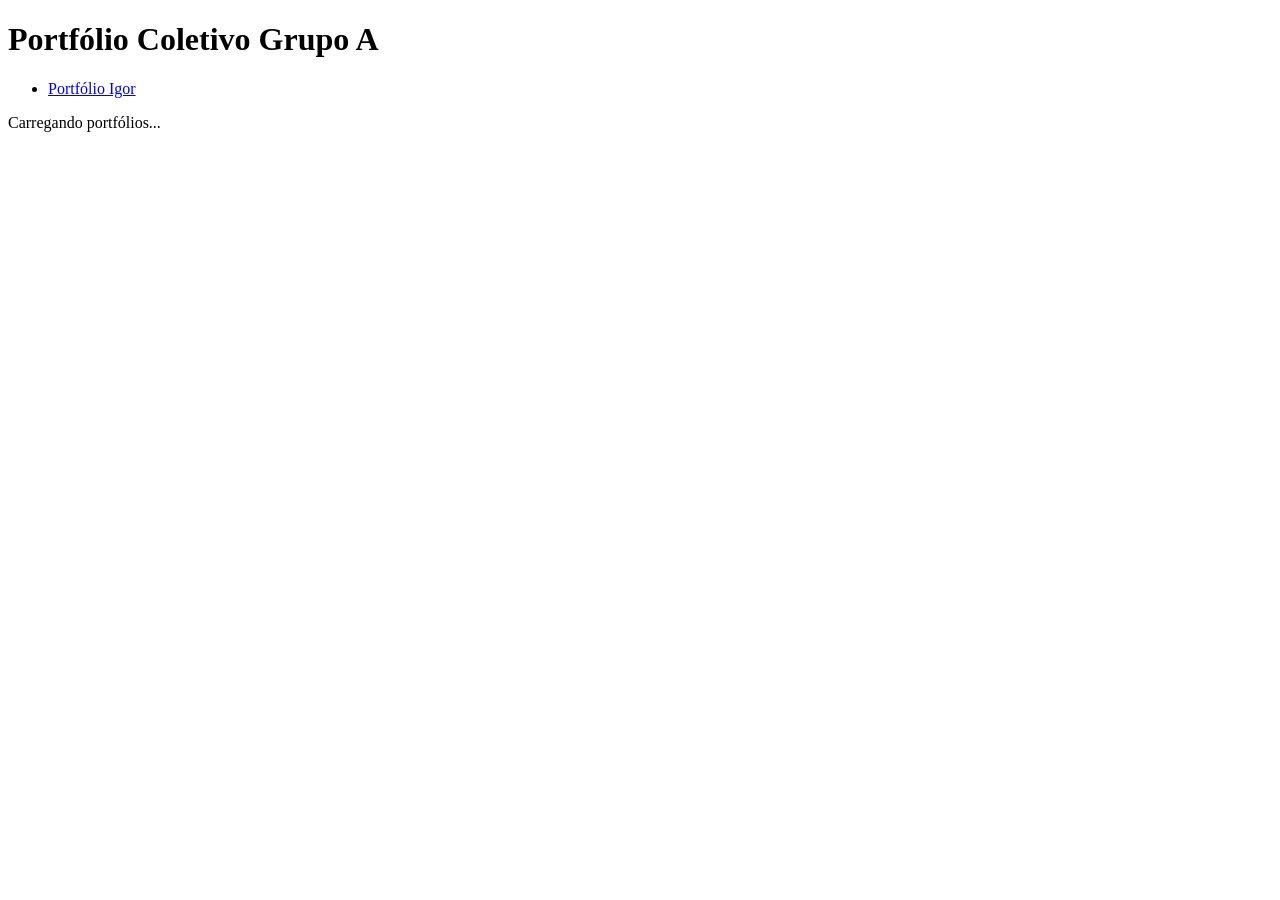
==== index.html @ 0a6e8da2 "Adiciona Igor portfolio com link no menu" ====
<!DOCTYPE html>
<html>
    <head>
        <meta charset="UTF-8">
        <title>Portfólio Coletivo - Grupo A</title>
        <link rel="stylesheet" href="css/style.css">
    </head>
    <body>
        <header>
            <h1>Portfólio Coletivo Grupo A</h1>
            <nav>
                <ul id="menu">
                    <li><a href="igor.html">Portfólio Igor</a></li>
                </ul>
            </nav>
        </header>
        <main>
            <p>Carregando portfólios...</p>
        </main>
    </body>
</html>
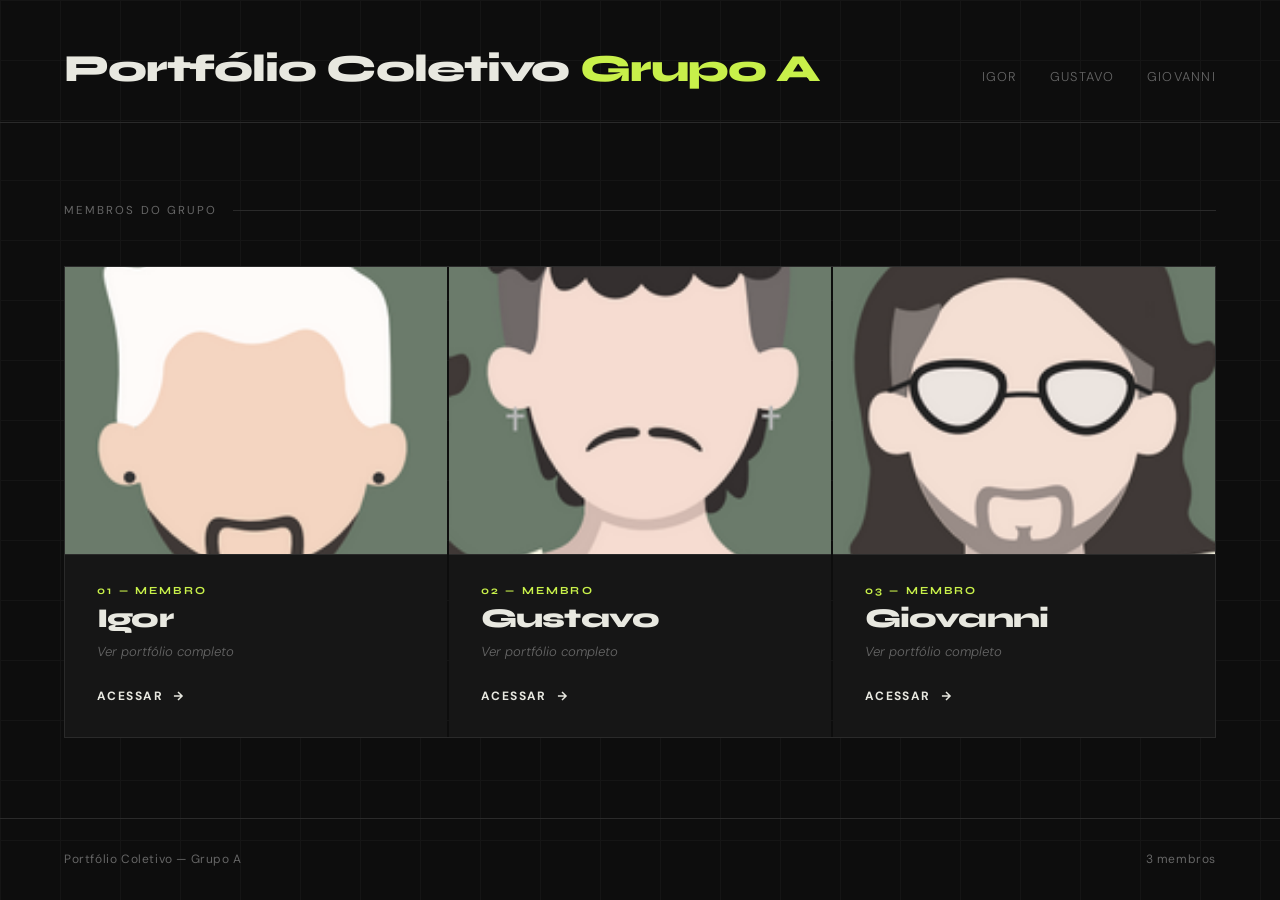
==== commit 3b18f87f: "new file:   images/giovanni.png new file:   images/gustavo.png new file:   images/igor.png modified:" ====
--- a/index.html
+++ b/index.html
@@ -1,21 +1,110 @@
 <!DOCTYPE html>
-<html>
-    <head>
-        <meta charset="UTF-8">
-        <title>Portfólio Coletivo - Grupo A</title>
-        <link rel="stylesheet" href="css/style.css">
-    </head>
-    <body>
-        <header>
-            <h1>Portfólio Coletivo Grupo A</h1>
-            <nav>
-                <ul id="menu">
-                    <li><a href="igor.html">Portfólio Igor</a></li>
-                </ul>
-            </nav>
-        </header>
-        <main>
-            <p>Carregando portfólios...</p>
-        </main>
-    </body>
+<html lang="pt-BR">
+<head>
+<meta charset="UTF-8">
+<meta name="viewport" content="width=device-width, initial-scale=1.0">
+<title>Portfólio Coletivo - Grupo A</title>
+<link rel="preconnect" href="https://fonts.googleapis.com">
+<link href="https://fonts.googleapis.com/css2?family=Syne:wght@400;700;800&family=DM+Sans:ital,wght@0,300;0,400;1,300&display=swap" rel="stylesheet">
+<link rel="stylesheet" href="style.css">
+</head>
+<body>
+
+<header>
+  <h1>Portfólio Coletivo <span>Grupo A</span></h1>
+  <nav>
+    <ul id="menu">
+      <li><a href="igor.html">Igor</a></li>
+      <li><a href="portfolioGustavo.html">Gustavo</a></li>
+      <li><a href="giovanni.html">Giovanni</a></li>
+    </ul>
+  </nav>
+</header>
+
+<main>
+  <p class="section-label">Membros do grupo</p>
+
+  <div class="cards-grid">
+
+    <!-- Card Igor -->
+    <a href="igor.html" class="card">
+      <div class="card-photo">
+          <img src="images/igor.png" alt="Foto de Igor">
+        <div class="card-photo-placeholder">
+          <svg width="36" height="36" viewBox="0 0 24 24" fill="none" stroke="currentColor" stroke-width="1.2">
+            <circle cx="12" cy="8" r="4"/><path d="M4 20c0-4 3.6-7 8-7s8 3 8 7"/>
+          </svg>
+          <span>Foto de Igor</span>
+        </div>
+      </div>
+      <div class="card-body">
+        <p class="card-index">01 — Membro</p>
+        <h2 class="card-name">Igor</h2>
+        <p class="card-role">Ver portfólio completo</p>
+        <span class="card-cta">
+          Acessar
+          <svg width="14" height="14" viewBox="0 0 24 24" fill="none" stroke="currentColor" stroke-width="2.5">
+            <path d="M5 12h14M12 5l7 7-7 7"/>
+          </svg>
+        </span>
+      </div>
+    </a>
+
+    <!-- Card Gustavo -->
+    <a href="portfolioGustavo.html" class="card">
+      <div class="card-photo">
+          <img src="images/gustavo.png" alt="Foto de Gustavo">
+        <div class="card-photo-placeholder">
+          <svg width="36" height="36" viewBox="0 0 24 24" fill="none" stroke="currentColor" stroke-width="1.2">
+            <circle cx="12" cy="8" r="4"/><path d="M4 20c0-4 3.6-7 8-7s8 3 8 7"/>
+          </svg>
+          <span>Foto de Gustavo</span>
+        </div>
+      </div>
+      <div class="card-body">
+        <p class="card-index">02 — Membro</p>
+        <h2 class="card-name">Gustavo</h2>
+        <p class="card-role">Ver portfólio completo</p>
+        <span class="card-cta">
+          Acessar
+          <svg width="14" height="14" viewBox="0 0 24 24" fill="none" stroke="currentColor" stroke-width="2.5">
+            <path d="M5 12h14M12 5l7 7-7 7"/>
+          </svg>
+        </span>
+      </div>
+    </a>
+
+    <!-- Card Giovanni -->
+    <a href="giovanni.html" class="card">
+      <div class="card-photo">
+          <img src="images/giovanni.png" alt="Foto de Giovanni">
+        <div class="card-photo-placeholder">
+          <svg width="36" height="36" viewBox="0 0 24 24" fill="none" stroke="currentColor" stroke-width="1.2">
+            <circle cx="12" cy="8" r="4"/><path d="M4 20c0-4 3.6-7 8-7s8 3 8 7"/>
+          </svg>
+          <span>Foto de Giovanni</span>
+        </div>
+      </div>
+      <div class="card-body">
+        <p class="card-index">03 — Membro</p>
+        <h2 class="card-name">Giovanni</h2>
+        <p class="card-role">Ver portfólio completo</p>
+        <span class="card-cta">
+          Acessar
+          <svg width="14" height="14" viewBox="0 0 24 24" fill="none" stroke="currentColor" stroke-width="2.5">
+            <path d="M5 12h14M12 5l7 7-7 7"/>
+          </svg>
+        </span>
+      </div>
+    </a>
+
+  </div>
+</main>
+
+<footer>
+  <p>Portfólio Coletivo — Grupo A</p>
+  <p>3 membros</p>
+</footer>
+
+</body>
 </html>
--- a/style.css
+++ b/style.css
@@ -0,0 +1,256 @@
+*, *::before, *::after { box-sizing: border-box; margin: 0; padding: 0; }
+
+:root {
+--bg: #0d0d0d;
+--surface: #161616;
+--border: #2a2a2a;
+--accent: #c8f04a;
+--accent2: #f04a7a;
+--text: #e8e8e0;
+--muted: #666;
+}
+
+body {
+background: var(--bg);
+color: var(--text);
+font-family: 'DM Sans', sans-serif;
+min-height: 100vh;
+overflow-x: hidden;
+}
+
+/* Background grid texture */
+body::before {
+content: '';
+position: fixed;
+inset: 0;
+background-image:
+    linear-gradient(var(--border) 1px, transparent 1px),
+    linear-gradient(90deg, var(--border) 1px, transparent 1px);
+background-size: 60px 60px;
+opacity: 0.3;
+pointer-events: none;
+z-index: 0;
+}
+
+header {
+position: relative;
+z-index: 1;
+padding: 3rem 4rem 2rem;
+border-bottom: 1px solid var(--border);
+display: flex;
+align-items: baseline;
+justify-content: space-between;
+flex-wrap: wrap;
+gap: 1.5rem;
+}
+
+header h1 {
+font-family: 'Syne', sans-serif;
+font-weight: 800;
+font-size: clamp(1.6rem, 3vw, 2.4rem);
+letter-spacing: -0.03em;
+line-height: 1.1;
+}
+
+header h1 span {
+color: var(--accent);
+}
+
+nav ul {
+list-style: none;
+display: flex;
+gap: 2rem;
+}
+
+nav ul li a {
+font-family: 'DM Sans', sans-serif;
+font-size: 0.8rem;
+font-weight: 300;
+letter-spacing: 0.1em;
+text-transform: uppercase;
+color: var(--muted);
+text-decoration: none;
+transition: color 0.2s;
+}
+
+nav ul li a:hover {
+color: var(--accent);
+}
+
+main {
+position: relative;
+z-index: 1;
+padding: 5rem 4rem;
+}
+
+.section-label {
+font-size: 0.72rem;
+letter-spacing: 0.18em;
+text-transform: uppercase;
+color: var(--muted);
+margin-bottom: 3rem;
+display: flex;
+align-items: center;
+gap: 1rem;
+}
+
+.section-label::after {
+content: '';
+flex: 1;
+height: 1px;
+background: var(--border);
+}
+
+.cards-grid {
+display: grid;
+grid-template-columns: repeat(auto-fit, minmax(280px, 1fr));
+gap: 1.5px;
+border: 1.5px solid var(--border);
+}
+
+.card {
+position: relative;
+background: var(--surface);
+overflow: hidden;
+cursor: pointer;
+text-decoration: none;
+color: inherit;
+display: block;
+transition: background 0.3s;
+}
+
+.card:hover {
+background: #1e1e1e;
+}
+
+/* Accent line top */
+.card::before {
+content: '';
+position: absolute;
+top: 0; left: 0; right: 0;
+height: 2px;
+background: var(--accent);
+transform: scaleX(0);
+transform-origin: left;
+transition: transform 0.4s cubic-bezier(0.16, 1, 0.3, 1);
+}
+
+.card:hover::before { transform: scaleX(1); }
+
+/* Photo slot */
+.card-photo {
+width: 100%;
+aspect-ratio: 4 / 3;
+overflow: hidden;
+background: #111;
+position: relative;
+}
+
+.card-photo img {
+width: 100%;
+height: 100%;
+object-fit: cover;
+display: block;
+filter: grayscale(30%);
+transition: filter 0.4s, transform 0.5s cubic-bezier(0.16, 1, 0.3, 1);
+}
+
+.card:hover .card-photo img {
+filter: grayscale(0%);
+transform: scale(1.04);
+}
+
+/* Placeholder when no image */
+.card-photo-placeholder {
+width: 100%;
+height: 100%;
+display: flex;
+flex-direction: column;
+align-items: center;
+justify-content: center;
+gap: 0.6rem;
+color: var(--muted);
+font-size: 0.75rem;
+letter-spacing: 0.08em;
+text-transform: uppercase;
+border: 2px dashed var(--border);
+}
+
+.card-photo-placeholder svg {
+opacity: 0.3;
+}
+
+.card-body {
+padding: 1.8rem 2rem 2rem;
+border-top: 1px solid var(--border);
+}
+
+.card-index {
+font-family: 'Syne', sans-serif;
+font-size: 0.68rem;
+font-weight: 700;
+letter-spacing: 0.2em;
+color: var(--accent);
+text-transform: uppercase;
+margin-bottom: 0.5rem;
+}
+
+.card-name {
+font-family: 'Syne', sans-serif;
+font-size: 1.7rem;
+font-weight: 800;
+letter-spacing: -0.03em;
+line-height: 1;
+margin-bottom: 0.7rem;
+}
+
+.card-role {
+font-size: 0.82rem;
+color: var(--muted);
+font-weight: 300;
+font-style: italic;
+margin-bottom: 1.5rem;
+}
+
+.card-cta {
+display: inline-flex;
+align-items: center;
+gap: 0.5rem;
+font-size: 0.75rem;
+font-weight: 700;
+letter-spacing: 0.12em;
+text-transform: uppercase;
+color: var(--text);
+transition: color 0.2s;
+}
+
+.card:hover .card-cta { color: var(--accent); }
+
+.card-cta svg {
+transition: transform 0.3s cubic-bezier(0.16, 1, 0.3, 1);
+}
+
+.card:hover .card-cta svg { transform: translateX(4px); }
+
+footer {
+position: relative;
+z-index: 1;
+padding: 2rem 4rem;
+border-top: 1px solid var(--border);
+display: flex;
+justify-content: space-between;
+align-items: center;
+flex-wrap: wrap;
+gap: 1rem;
+}
+
+footer p {
+font-size: 0.75rem;
+color: var(--muted);
+letter-spacing: 0.05em;
+}
+
+@media (max-width: 640px) {
+header, main, footer { padding-left: 1.5rem; padding-right: 1.5rem; }
+.cards-grid { grid-template-columns: 1fr; }
+}
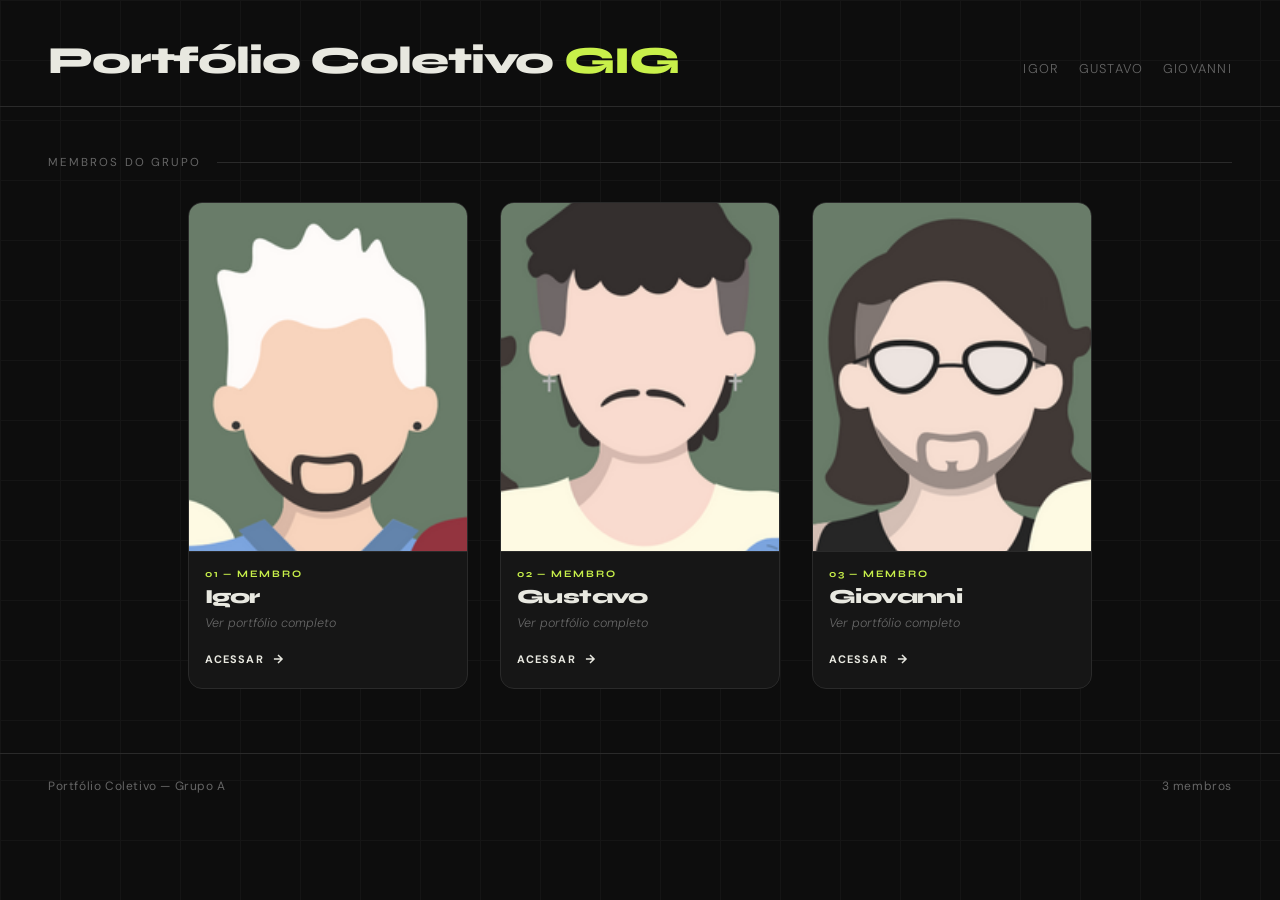
==== commit 7232a9cf: "modified:   giovanni.html modified:   index.html modified:   style.css" ====
--- a/index.html
+++ b/index.html
@@ -3,7 +3,7 @@
 <head>
 <meta charset="UTF-8">
 <meta name="viewport" content="width=device-width, initial-scale=1.0">
-<title>Portfólio Coletivo - Grupo A</title>
+<title>Portfólio Coletivo</title>
 <link rel="preconnect" href="https://fonts.googleapis.com">
 <link href="https://fonts.googleapis.com/css2?family=Syne:wght@400;700;800&family=DM+Sans:ital,wght@0,300;0,400;1,300&display=swap" rel="stylesheet">
 <link rel="stylesheet" href="style.css">
@@ -11,10 +11,10 @@
 <body>
 
 <header>
-  <h1>Portfólio Coletivo <span>Grupo A</span></h1>
+  <h1>Portfólio Coletivo <span>GIG</span></h1>
   <nav>
     <ul id="menu">
-      <li><a href="igor.html">Igor</a></li>
+      <li><a href="igor.html">Igor</a></li> 
       <li><a href="portfolioGustavo.html">Gustavo</a></li>
       <li><a href="giovanni.html">Giovanni</a></li>
     </ul>
--- a/style.css
+++ b/style.css
@@ -1,256 +1,614 @@
-*, *::before, *::after { box-sizing: border-box; margin: 0; padding: 0; }
+*, *::before, *::after {
+  box-sizing: border-box;
+  margin: 0;
+  padding: 0;
+}
 
 :root {
---bg: #0d0d0d;
---surface: #161616;
---border: #2a2a2a;
---accent: #c8f04a;
---accent2: #f04a7a;
---text: #e8e8e0;
---muted: #666;
+  --bg: #0d0d0d;
+  --surface: #161616;
+  --border: #2a2a2a;
+  --accent: #c8f04a;
+  --accent2: #f04a7a;
+  --text: #e8e8e0;
+  --muted: #666;
 }
 
 body {
-background: var(--bg);
-color: var(--text);
-font-family: 'DM Sans', sans-serif;
-min-height: 100vh;
-overflow-x: hidden;
-}
-
-/* Background grid texture */
+  background: var(--bg);
+  color: var(--text);
+  font-family: 'DM Sans', sans-serif;
+  min-height: 100vh;
+  overflow-x: hidden;
+}
+
 body::before {
-content: '';
-position: fixed;
-inset: 0;
-background-image:
+  content: '';
+  position: fixed;
+  inset: 0;
+  background-image:
     linear-gradient(var(--border) 1px, transparent 1px),
     linear-gradient(90deg, var(--border) 1px, transparent 1px);
-background-size: 60px 60px;
-opacity: 0.3;
-pointer-events: none;
-z-index: 0;
+  background-size: 60px 60px;
+  opacity: 0.3;
+  pointer-events: none;
+  z-index: 0;
 }
 
 header {
-position: relative;
-z-index: 1;
-padding: 3rem 4rem 2rem;
-border-bottom: 1px solid var(--border);
-display: flex;
-align-items: baseline;
-justify-content: space-between;
-flex-wrap: wrap;
-gap: 1.5rem;
+  position: relative;
+  z-index: 1;
+  padding: 2.5rem 3rem 1.5rem;
+  border-bottom: 1px solid var(--border);
+  display: flex;
+  align-items: baseline;
+  justify-content: space-between;
+  flex-wrap: wrap;
+  gap: 1.5rem;
 }
 
 header h1 {
-font-family: 'Syne', sans-serif;
-font-weight: 800;
-font-size: clamp(1.6rem, 3vw, 2.4rem);
-letter-spacing: -0.03em;
-line-height: 1.1;
+  font-family: 'Syne', sans-serif;
+  font-weight: 800;
+  font-size: clamp(1.6rem, 3vw, 2.4rem);
+  letter-spacing: -0.03em;
+  line-height: 1.1;
 }
 
 header h1 span {
-color: var(--accent);
+  color: var(--accent);
 }
 
 nav ul {
-list-style: none;
-display: flex;
-gap: 2rem;
+  list-style: none;
+  display: flex;
+  gap: 1.2rem;
+  flex-wrap: wrap;
 }
 
 nav ul li a {
-font-family: 'DM Sans', sans-serif;
-font-size: 0.8rem;
-font-weight: 300;
-letter-spacing: 0.1em;
-text-transform: uppercase;
-color: var(--muted);
-text-decoration: none;
-transition: color 0.2s;
+  font-size: 0.8rem;
+  font-weight: 300;
+  letter-spacing: 0.1em;
+  text-transform: uppercase;
+  color: var(--muted);
+  text-decoration: none;
+  transition: color 0.2s;
 }
 
 nav ul li a:hover {
-color: var(--accent);
+  color: var(--accent);
 }
 
 main {
-position: relative;
-z-index: 1;
-padding: 5rem 4rem;
+  position: relative;
+  z-index: 1;
+  padding: 3rem 3rem 4rem;
 }
 
 .section-label {
-font-size: 0.72rem;
-letter-spacing: 0.18em;
-text-transform: uppercase;
-color: var(--muted);
-margin-bottom: 3rem;
-display: flex;
-align-items: center;
-gap: 1rem;
+  font-size: 0.72rem;
+  letter-spacing: 0.18em;
+  text-transform: uppercase;
+  color: var(--muted);
+  margin-bottom: 2rem;
+  display: flex;
+  align-items: center;
+  gap: 1rem;
 }
 
 .section-label::after {
-content: '';
-flex: 1;
-height: 1px;
-background: var(--border);
+  content: '';
+  flex: 1;
+  height: 1px;
+  background: var(--border);
 }
 
 .cards-grid {
-display: grid;
-grid-template-columns: repeat(auto-fit, minmax(280px, 1fr));
-gap: 1.5px;
-border: 1.5px solid var(--border);
+  display: grid;
+  grid-template-columns: repeat(3, minmax(220px, 280px));
+  justify-content: center;
+  gap: 2rem;
+  max-width: 1100px;
+  margin: 0 auto;
 }
 
 .card {
-position: relative;
-background: var(--surface);
-overflow: hidden;
-cursor: pointer;
-text-decoration: none;
-color: inherit;
-display: block;
-transition: background 0.3s;
+  position: relative;
+  background: var(--surface);
+  overflow: hidden;
+  cursor: pointer;
+  text-decoration: none;
+  color: inherit;
+  display: block;
+  border: 1px solid var(--border);
+  border-radius: 14px;
+  transition: background 0.3s, transform 0.25s ease, border-color 0.25s ease;
 }
 
 .card:hover {
-background: #1e1e1e;
-}
-
-/* Accent line top */
+  background: #1e1e1e;
+  transform: translateY(-4px);
+  border-color: #3a3a3a;
+}
+
 .card::before {
-content: '';
-position: absolute;
-top: 0; left: 0; right: 0;
-height: 2px;
-background: var(--accent);
-transform: scaleX(0);
-transform-origin: left;
-transition: transform 0.4s cubic-bezier(0.16, 1, 0.3, 1);
-}
-
-.card:hover::before { transform: scaleX(1); }
-
-/* Photo slot */
+  content: '';
+  position: absolute;
+  top: 0;
+  left: 0;
+  right: 0;
+  height: 2px;
+  background: var(--accent);
+  transform: scaleX(0);
+  transform-origin: left;
+  transition: transform 0.4s cubic-bezier(0.16, 1, 0.3, 1);
+}
+
+.card:hover::before {
+  transform: scaleX(1);
+}
+
 .card-photo {
-width: 100%;
-aspect-ratio: 4 / 3;
-overflow: hidden;
-background: #111;
-position: relative;
+  width: 100%;
+  aspect-ratio: 4 / 5; /* bem menor que 9/16 */
+  overflow: hidden;
+  background: #111;
+  position: relative;
 }
 
 .card-photo img {
-width: 100%;
-height: 100%;
-object-fit: cover;
-display: block;
-filter: grayscale(30%);
-transition: filter 0.4s, transform 0.5s cubic-bezier(0.16, 1, 0.3, 1);
+  width: 100%;
+  height: 100%;
+  object-fit: cover;
+  display: block;
+  filter: grayscale(20%);
+  transition: filter 0.4s, transform 0.5s cubic-bezier(0.16, 1, 0.3, 1);
 }
 
 .card:hover .card-photo img {
-filter: grayscale(0%);
-transform: scale(1.04);
-}
-
-/* Placeholder when no image */
+  filter: grayscale(0%);
+  transform: scale(1.03);
+}
+
 .card-photo-placeholder {
-width: 100%;
-height: 100%;
-display: flex;
-flex-direction: column;
-align-items: center;
-justify-content: center;
-gap: 0.6rem;
-color: var(--muted);
-font-size: 0.75rem;
-letter-spacing: 0.08em;
-text-transform: uppercase;
-border: 2px dashed var(--border);
+  width: 100%;
+  height: 100%;
+  display: flex;
+  flex-direction: column;
+  align-items: center;
+  justify-content: center;
+  gap: 0.6rem;
+  color: var(--muted);
+  font-size: 0.75rem;
+  letter-spacing: 0.08em;
+  text-transform: uppercase;
+  border: 2px dashed var(--border);
 }
 
 .card-photo-placeholder svg {
-opacity: 0.3;
+  opacity: 0.3;
 }
 
 .card-body {
-padding: 1.8rem 2rem 2rem;
-border-top: 1px solid var(--border);
+  padding: 1rem 1rem 1.2rem;
+  border-top: 1px solid var(--border);
 }
 
 .card-index {
-font-family: 'Syne', sans-serif;
-font-size: 0.68rem;
-font-weight: 700;
-letter-spacing: 0.2em;
-color: var(--accent);
-text-transform: uppercase;
-margin-bottom: 0.5rem;
+  font-family: 'Syne', sans-serif;
+  font-size: 0.62rem;
+  font-weight: 700;
+  letter-spacing: 0.18em;
+  color: var(--accent);
+  text-transform: uppercase;
+  margin-bottom: 0.4rem;
 }
 
 .card-name {
-font-family: 'Syne', sans-serif;
-font-size: 1.7rem;
-font-weight: 800;
-letter-spacing: -0.03em;
-line-height: 1;
-margin-bottom: 0.7rem;
+  font-family: 'Syne', sans-serif;
+  font-size: 1.25rem;
+  font-weight: 800;
+  letter-spacing: -0.03em;
+  line-height: 1.1;
+  margin-bottom: 0.45rem;
 }
 
 .card-role {
-font-size: 0.82rem;
-color: var(--muted);
-font-weight: 300;
-font-style: italic;
-margin-bottom: 1.5rem;
+  font-size: 0.78rem;
+  color: var(--muted);
+  font-weight: 300;
+  font-style: italic;
+  margin-bottom: 1rem;
 }
 
 .card-cta {
-display: inline-flex;
-align-items: center;
-gap: 0.5rem;
-font-size: 0.75rem;
-font-weight: 700;
-letter-spacing: 0.12em;
-text-transform: uppercase;
-color: var(--text);
-transition: color 0.2s;
-}
-
-.card:hover .card-cta { color: var(--accent); }
+  display: inline-flex;
+  align-items: center;
+  gap: 0.45rem;
+  font-size: 0.68rem;
+  font-weight: 700;
+  letter-spacing: 0.1em;
+  text-transform: uppercase;
+  color: var(--text);
+  transition: color 0.2s;
+}
+
+.card:hover .card-cta {
+  color: var(--accent);
+}
 
 .card-cta svg {
-transition: transform 0.3s cubic-bezier(0.16, 1, 0.3, 1);
-}
-
-.card:hover .card-cta svg { transform: translateX(4px); }
+  transition: transform 0.3s cubic-bezier(0.16, 1, 0.3, 1);
+}
+
+.card:hover .card-cta svg {
+  transform: translateX(4px);
+}
 
 footer {
-position: relative;
-z-index: 1;
-padding: 2rem 4rem;
-border-top: 1px solid var(--border);
-display: flex;
-justify-content: space-between;
-align-items: center;
-flex-wrap: wrap;
-gap: 1rem;
+  position: relative;
+  z-index: 1;
+  padding: 1.5rem 3rem;
+  border-top: 1px solid var(--border);
+  display: flex;
+  justify-content: space-between;
+  align-items: center;
+  flex-wrap: wrap;
+  gap: 1rem;
 }
 
 footer p {
-font-size: 0.75rem;
-color: var(--muted);
-letter-spacing: 0.05em;
+  font-size: 0.75rem;
+  color: var(--muted);
+  letter-spacing: 0.05em;
+}
+
+@media (max-width: 1024px) {
+  .cards-grid {
+    grid-template-columns: repeat(2, minmax(220px, 280px));
+    gap: 1.5rem;
+  }
 }
 
 @media (max-width: 640px) {
-header, main, footer { padding-left: 1.5rem; padding-right: 1.5rem; }
-.cards-grid { grid-template-columns: 1fr; }
+  header,
+  main,
+  footer {
+    padding-left: 1.5rem;
+    padding-right: 1.5rem;
+  }
+
+  .cards-grid {
+    grid-template-columns: 1fr;
+    max-width: 320px;
+    gap: 1rem;
+  }
+
+  .card {
+    width: 100%;
+  }
+}
+
+.logo-link {
+  color: inherit;
+  text-decoration: none;
+}
+
+.logo-link span {
+  color: var(--accent);
+}
+
+nav ul li a.active {
+  color: var(--accent);
+}
+
+.portfolio-page {
+  position: relative;
+  z-index: 1;
+  padding: 3rem 3rem 4rem;
+  max-width: 1200px;
+  margin: 0 auto;
+}
+
+.no-line::after {
+  display: none;
+}
+
+.hero-profile {
+  display: grid;
+  grid-template-columns: minmax(0, 1.4fr) minmax(260px, 320px);
+  gap: 2rem;
+  align-items: stretch;
+  margin-bottom: 2rem;
+}
+
+.hero-text,
+.hero-photo-card,
+.summary-box,
+.info-panel {
+  background: rgba(22, 22, 22, 0.88);
+  border: 1px solid var(--border);
+  border-radius: 22px;
+}
+
+.hero-text {
+  padding: 2rem;
+}
+
+.profile-title {
+  font-family: 'Syne', sans-serif;
+  font-size: clamp(2rem, 5vw, 3.8rem);
+  line-height: 0.95;
+  letter-spacing: -0.04em;
+  margin-bottom: 1rem;
+}
+
+.profile-title span {
+  color: var(--accent);
+}
+
+.profile-subtitle {
+  font-size: 1rem;
+  line-height: 1.7;
+  color: #bdbdb4;
+  max-width: 700px;
+  margin-bottom: 1.5rem;
+}
+
+.badge-list {
+  display: flex;
+  flex-wrap: wrap;
+  gap: 0.75rem;
+  margin-bottom: 1.5rem;
+}
+
+.custom-badge {
+  display: inline-flex;
+  align-items: center;
+  min-height: 36px;
+  padding: 0.45rem 0.85rem;
+  border-radius: 999px;
+  font-size: 0.74rem;
+  font-weight: 700;
+  letter-spacing: 0.04em;
+  border: 1px solid var(--border);
+  background: #121212;
+}
+
+.badge-green {
+  color: #c8f04a;
+  border-color: rgba(200, 240, 74, 0.35);
+}
+
+.badge-blue {
+  color: #8ebeff;
+  border-color: rgba(142, 190, 255, 0.35);
+}
+
+.badge-dark {
+  color: #d4d4d4;
+  border-color: rgba(255, 255, 255, 0.14);
+}
+
+.badge-orange {
+  color: #ffb15c;
+  border-color: rgba(255, 177, 92, 0.35);
+}
+
+.profile-quote {
+  border-left: 3px solid var(--accent);
+  padding: 1rem 1.2rem;
+  background: rgba(255, 255, 255, 0.03);
+  color: #d0d0c7;
+  font-style: italic;
+  line-height: 1.6;
+}
+
+.hero-photo-card {
+  overflow: hidden;
+  display: flex;
+  flex-direction: column;
+}
+
+.profile-photo {
+  aspect-ratio: 4 / 4.6;
+  background: #111;
+  overflow: hidden;
+}
+
+.profile-photo img {
+  width: 100%;
+  height: 100%;
+  object-fit: cover;
+  display: block;
+  filter: grayscale(15%);
+}
+
+.profile-photo-info {
+  padding: 1.2rem 1.2rem 1.4rem;
+  border-top: 1px solid var(--border);
+}
+
+.profile-photo-info h3 {
+  font-family: 'Syne', sans-serif;
+  font-size: 1.5rem;
+  margin-bottom: 0.45rem;
+  line-height: 1;
+}
+
+.profile-photo-info p {
+  color: var(--muted);
+  font-size: 0.88rem;
+  line-height: 1.5;
+}
+
+.summary-box {
+  padding: 1.4rem 1.5rem;
+  margin-bottom: 1.5rem;
+}
+
+.summary-box h3 {
+  font-family: 'Syne', sans-serif;
+  font-size: 1rem;
+  margin-bottom: 0.9rem;
+}
+
+.summary-links {
+  display: flex;
+  flex-wrap: wrap;
+  gap: 0.8rem 1.2rem;
+}
+
+.summary-links a {
+  color: var(--muted);
+  text-decoration: none;
+  transition: color 0.2s ease;
+}
+
+.summary-links a:hover {
+  color: var(--accent);
+}
+
+.content-grid {
+  display: grid;
+  grid-template-columns: repeat(2, minmax(0, 1fr));
+  gap: 1.2rem;
+}
+
+.info-panel {
+  padding: 1.5rem;
+}
+
+.info-panel h3 {
+  font-family: 'Syne', sans-serif;
+  font-size: 1.25rem;
+  margin-bottom: 1rem;
+}
+
+.info-panel p,
+.info-panel li {
+  color: #c8c8bf;
+  line-height: 1.75;
+}
+
+.info-panel ul {
+  padding-left: 1.2rem;
+}
+
+.details-panel {
+  margin-top: 1rem;
+  padding: 1rem 1.1rem;
+  border: 1px dashed var(--border);
+  border-radius: 14px;
+  background: rgba(255, 255, 255, 0.02);
+}
+
+.details-panel summary {
+  cursor: pointer;
+  margin-bottom: 0.8rem;
+  color: var(--text);
+}
+
+.project-card {
+  display: flex;
+  flex-direction: column;
+  gap: 0.9rem;
+}
+
+.project-card h4 {
+  font-family: 'Syne', sans-serif;
+  font-size: 1.15rem;
+  color: var(--accent);
+}
+
+.project-list {
+  padding-left: 1.2rem;
+}
+
+.project-button {
+  display: inline-flex;
+  align-self: flex-start;
+  align-items: center;
+  justify-content: center;
+  padding: 0.75rem 1rem;
+  border-radius: 999px;
+  text-decoration: none;
+  background: var(--accent);
+  color: #0d0d0d;
+  font-size: 0.82rem;
+  font-weight: 700;
+  transition: transform 0.2s ease, opacity 0.2s ease;
+}
+
+.project-button:hover {
+  transform: translateY(-2px);
+  opacity: 0.92;
+}
+
+.contact-links a {
+  color: var(--accent);
+  text-decoration: none;
+  word-break: break-word;
+}
+
+.contact-links a:hover {
+  text-decoration: underline;
+}
+
+.back-top {
+  margin-top: 1.6rem;
+  text-align: right;
+}
+
+.back-top a {
+  color: var(--muted);
+  text-decoration: none;
+  font-size: 0.9rem;
+}
+
+.back-top a:hover {
+  color: var(--accent);
+}
+
+@media (max-width: 960px) {
+  .hero-profile {
+    grid-template-columns: 1fr;
+  }
+
+  .hero-photo-card {
+    max-width: 360px;
+  }
+
+  .content-grid {
+    grid-template-columns: 1fr;
+  }
+}
+
+@media (max-width: 640px) {
+  .portfolio-page {
+    padding: 2rem 1.5rem 3rem;
+  }
+
+  .hero-text,
+  .hero-photo-card,
+  .summary-box,
+  .info-panel {
+    border-radius: 18px;
+  }
+
+  .hero-text,
+  .info-panel,
+  .summary-box {
+    padding: 1.2rem;
+  }
+
+  .summary-links {
+    flex-direction: column;
+    gap: 0.7rem;
+  }
+
+  .profile-photo-info h3 {
+    font-size: 1.3rem;
+  }
 }
